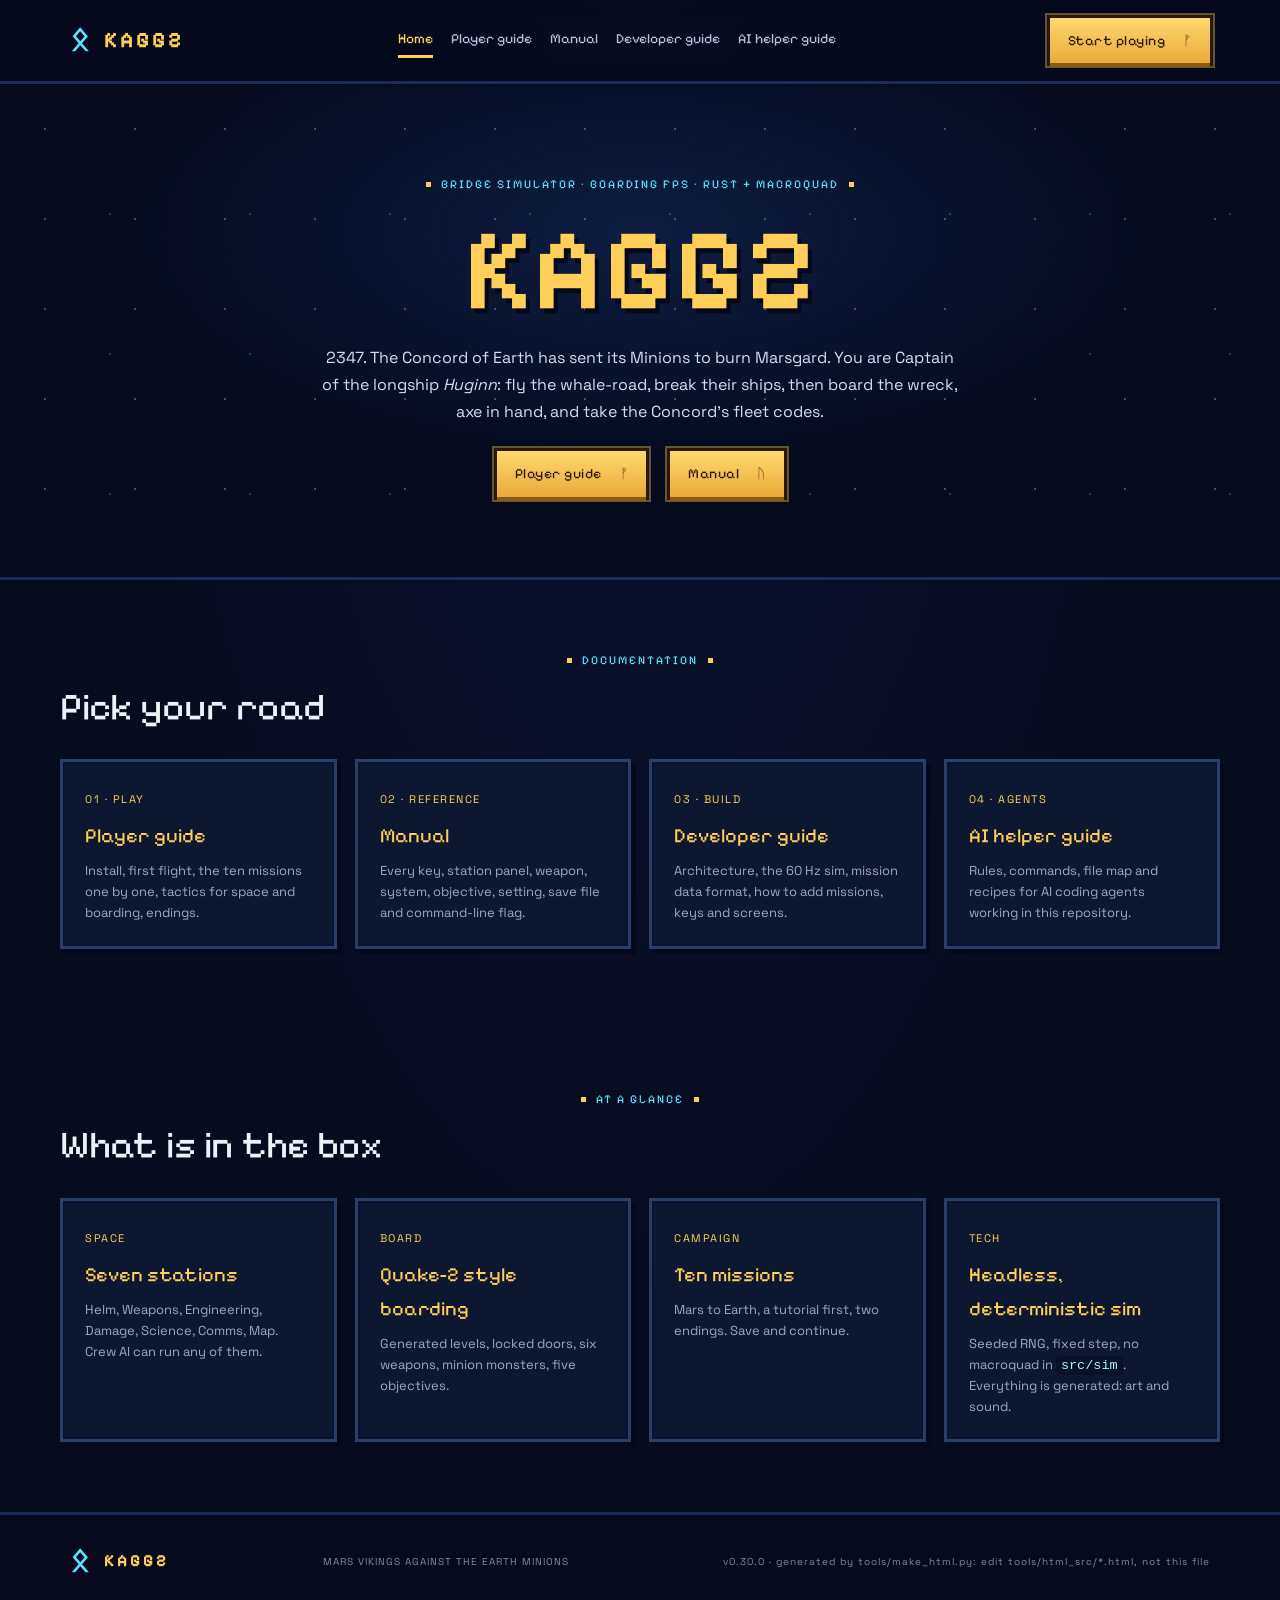
==== HTML/index.html @ d47dce61 "v0.30.0: M3 campaign — mission engine, 10 missions + endings, save/settings/keys, tutorial/help, HTM" ====
<!doctype html>
<html lang="en"><head><meta charset="utf-8"><meta name="viewport" content="width=device-width,initial-scale=1">
<title>Kagg2 — Kagg2</title><meta name="description" content="Kagg2: Mars Vikings against the Earth Minions. A bridge-simulator and boarding-FPS campaign.">
<link rel="icon" href="data:image/svg+xml,%3Csvg xmlns='http://www.w3.org/2000/svg' viewBox='0 0 32 32'%3E%3Cpath fill='%237ff0cf' d='M16 2l5 9h-4v5l6-4v5l-6 4v9h-2v-9l-6-4v-5l6 4v-5h-4z'/%3E%3C/svg%3E">
<style>@import url('https://fonts.googleapis.com/css2?family=Space+Grotesk:wght@400;500;600;700&family=Pixelify+Sans:wght@400;600&display=swap');
:root{--bg:#070b1e;--bg2:#0b1430;--panel:#0d1730;--ink:#eaf2f6;--mint:#3df2b0;--gold:#ffcf5a;--ice:#5fe0ff;--muted:#9aaac0;--line:#2a3f66;--code:#08102a;--link:#7be8ff}
*{box-sizing:border-box}html{scroll-behavior:smooth;scroll-padding-top:90px}
body{margin:0;background:radial-gradient(ellipse at 50% -10%,#16286055,transparent 60%),var(--bg);color:var(--ink);font:16px/1.7 'Space Grotesk',system-ui,Arial,sans-serif}
a{color:inherit;text-decoration:none}button{font:inherit;cursor:pointer}
header{height:84px;display:flex;align-items:center;justify-content:space-between;gap:20px;padding:0 5.5%;background:#060a1cf2;border-bottom:3px solid #1b2c58;box-shadow:0 3px 0 #0003;position:sticky;top:0;z-index:20;backdrop-filter:blur(8px)}
.brand{font-family:'Pixelify Sans','Space Grotesk',sans-serif;font-size:22px;font-weight:700;letter-spacing:3px;display:flex;align-items:center;gap:12px;white-space:nowrap;color:var(--gold);text-shadow:2px 2px 0 #04081a}
.rune{font-size:32px;color:var(--ice);line-height:1}
nav{font-family:'Pixelify Sans','Space Grotesk',sans-serif;display:flex;flex-wrap:wrap;gap:4px 18px;font-size:14px;color:#b5c3dc}
nav a{padding:4px 0;border-bottom:3px solid transparent}nav a:hover{color:var(--gold)}nav a.on{color:var(--gold);border-color:var(--gold)}
.nav-cta,.button{font-family:'Pixelify Sans',sans-serif;background:linear-gradient(#ffd96e,#e9a93a);color:#2a1706;border:0;box-shadow:0 4px 0 #8a5a16,0 0 0 3px #2a1706,0 0 0 5px #ffcf5a60;letter-spacing:.5px;padding:11px 18px;font-size:14px;display:inline-flex;gap:18px;white-space:nowrap}
.nav-cta span,.button span{color:#7a4a10}.button:hover,.nav-cta:hover{transform:translateY(-2px);filter:brightness(1.08)}
.hero{position:relative;overflow:hidden;padding:90px 6% 80px;text-align:center;background:radial-gradient(ellipse 60% 70% at 50% 30%,#1c3a7a66,transparent 70%),#050a1c;border-bottom:3px solid #1b2c58}
.hero:before{content:"";position:absolute;inset:0;background-image:radial-gradient(#fff 1px,transparent 1px),radial-gradient(#9ec9ff 1px,transparent 1px);background-size:90px 90px,140px 140px;background-position:0 0,40px 60px;opacity:.25}
.hero>*{position:relative}
.eyebrow{font-family:'Pixelify Sans',sans-serif;font-size:12px;letter-spacing:2px;color:var(--ice);display:flex;align-items:center;justify-content:center;gap:10px;text-transform:uppercase}
.eyebrow span{width:5px;height:5px;background:var(--gold)}
.hero h1{font-family:'Pixelify Sans',sans-serif;font-size:clamp(60px,9vw,120px);font-weight:600;line-height:.95;letter-spacing:2px;margin:22px 0 18px;color:var(--gold);text-shadow:4px 5px 0 #04081a}
.hero p{max-width:640px;margin:0 auto 22px;color:#d3def0;font-size:16px}
.actions{display:flex;justify-content:center;gap:24px;flex-wrap:wrap;margin-top:26px}
.section{max-width:1240px;margin:auto;padding:70px 40px}
h2{font-family:'Pixelify Sans',sans-serif;font-weight:400;font-size:38px;line-height:1.15;margin:15px 0 0}
h3{font-family:'Pixelify Sans',sans-serif;font-weight:400;font-size:24px}
.cards{display:grid;grid-template-columns:repeat(auto-fit,minmax(250px,1fr));gap:18px;margin-top:30px}
.cards a{border:3px solid #2a3f66;background:var(--panel);box-shadow:inset 0 0 0 2px #0a1330,5px 5px 0 #04081a;padding:22px;display:block;transition:transform .2s,filter .2s}
.cards a:hover{transform:translateY(-3px);filter:brightness(1.15)}.cards b{display:block;font-family:'Pixelify Sans',sans-serif;font-size:20px;color:var(--gold);font-weight:400;margin:8px 0}.cards small{color:var(--muted);font-size:13px;line-height:1.6;display:block}
.feature-num{font-size:11px;letter-spacing:1.5px;color:var(--gold)}
.wrap{max-width:min(96vw,1900px);margin:0 auto;padding:36px 24px;display:grid;grid-template-columns:260px 1fr;gap:40px}
aside{position:sticky;top:104px;align-self:start;max-height:calc(100vh - 124px);overflow:auto;font-size:13px;border:3px solid #2a3f66;background:#08112b;box-shadow:inset 0 0 0 2px #0a1330;padding:8px 10px}
aside a{display:block;color:var(--muted);padding:3px 0 3px 12px;border-left:2px solid #2a3f66}aside a:hover,aside a.cur{color:var(--gold);border-color:var(--gold)}aside a.l3{padding-left:26px;font-size:12px}
aside .grp{font-family:'Pixelify Sans',sans-serif;margin:12px 0 4px;padding:3px 8px;font-size:12px;letter-spacing:1.5px;text-transform:uppercase;color:#1a1004;background:linear-gradient(#ffd96e,#e9a93a);box-shadow:0 2px 0 #8a5a16}
main{min-width:0;max-width:1100px}
main h1{font-family:'Pixelify Sans',sans-serif;font-size:3.4rem;font-weight:400;line-height:1;margin:.1em 0 .3em;color:var(--gold);text-shadow:3px 3px 0 #04081a}
main h1::after{content:"";display:block;width:70px;height:3px;background:var(--mint);margin-top:14px}
main h2{margin-top:2.2em;padding-bottom:.25em;border-bottom:1px solid var(--line);font-size:1.7rem}main h3{margin-top:1.6em;font-size:1.25rem;color:var(--ice)}
h2 .a,h3 .a{opacity:0;margin-left:.4em;color:var(--muted)}h2:hover .a,h3:hover .a{opacity:1}
main a{color:var(--link);border-bottom:1px solid #7ff0cf40}main a:hover{border-color:var(--mint)}
code{background:var(--code);padding:.12em .4em;border-radius:4px;font:13.5px ui-monospace,Menlo,Consolas,monospace;color:#a8f6ff}
kbd{display:inline-block;min-width:1.6em;text-align:center;padding:.05em .45em;border:1px solid #5a6fa0;border-bottom-width:3px;border-radius:5px;background:#101e44;color:var(--gold);font:600 13px ui-monospace,Menlo,monospace}
pre{background:var(--code);padding:14px 16px;border-radius:6px;overflow:auto;border:2px solid #2a3f66}pre code{padding:0;background:none}
table{border-collapse:separate;border-spacing:0;display:block;overflow-x:auto;max-width:100%;margin:1.2em 0;border:2px solid #2a3f66}
th,td{border-bottom:1px solid #1d3236;padding:8px 12px;text-align:left;vertical-align:top}tr:last-child td{border-bottom:0}
th{font-family:'Pixelify Sans',sans-serif;background:#101e44;font-size:.9rem;letter-spacing:.06em;color:var(--gold);font-weight:400}tbody tr:nth-child(even){background:#0b1534}
blockquote{margin:1.2em 0;padding:.9em 1.4em;border:3px solid #2a3f66;border-left:6px solid var(--gold);background:var(--panel);color:#c9d6ea}
blockquote.tip{border-left-color:var(--mint)}blockquote.warn{border-left-color:#ff7b6b}blockquote.note{border-left-color:#7aa8ff}
details.guide{border:3px solid #2a3f66;background:var(--panel);padding:10px 16px;margin:14px 0}details.guide>summary{cursor:pointer;font-weight:700;color:var(--mint)}
.badge{display:inline-block;padding:.1em .6em;background:var(--mint);color:#0c2725;font-size:12px;font-weight:700}
footer{padding:30px 5.5%;border-top:3px solid #1b2c58;background:#060a1c;display:flex;align-items:center;justify-content:space-between;gap:16px;flex-wrap:wrap}
footer .brand{font-size:17px}footer>span,footer small{font-size:10px;letter-spacing:1px;color:#7a8c9c}
:focus-visible{outline:2px solid var(--mint);outline-offset:5px}
@media(max-width:860px){header{height:auto;padding:12px 6%;flex-wrap:wrap}nav{order:3;width:100%}.nav-cta{display:none}.section{padding:50px 6%}.wrap{grid-template-columns:1fr}aside{display:none}main h1{font-size:2.6rem}}
@media(prefers-reduced-motion:reduce){html{scroll-behavior:auto}*{transition:none!important}}
</style></head><body><header><a class="brand" href="index.html"><span class="rune">ᛟ</span> KAGG2</a><nav aria-label="Main navigation"><a href="index.html" class=on>Home</a><a href="guide.html">Player guide</a><a href="manual.html">Manual</a><a href="developer-guide.html">Developer guide</a><a href="ai-guide.html">AI helper guide</a></nav><a class="nav-cta" href="guide.html">Start playing <span>ᚠ</span></a></header><section class="hero"><div class="eyebrow"><span></span>Bridge simulator · boarding FPS · Rust + macroquad<span></span></div>
<h1>KAGG2</h1>
<p>2347. The Concord of Earth has sent its Minions to burn Marsgard. You are Captain of the longship <em>Huginn</em>: fly the whale-road, break their ships, then board the wreck, axe in hand, and take the Concord's fleet codes.</p>
<div class="actions"><a class="button" href="guide.html">Player guide <span>ᚠ</span></a><a class="button" href="manual.html">Manual <span>ᚢ</span></a></div></section>
<section class="section"><div class="eyebrow"><span></span>Documentation<span></span></div><h2>Pick your road</h2>
<div class="cards">
<a href="guide.html"><span class="feature-num">01 · PLAY</span><b>Player guide</b><small>Install, first flight, the ten missions one by one, tactics for space and boarding, endings.</small></a>
<a href="manual.html"><span class="feature-num">02 · REFERENCE</span><b>Manual</b><small>Every key, station panel, weapon, system, objective, setting, save file and command-line flag.</small></a>
<a href="developer-guide.html"><span class="feature-num">03 · BUILD</span><b>Developer guide</b><small>Architecture, the 60 Hz sim, mission data format, how to add missions, keys and screens.</small></a>
<a href="ai-guide.html"><span class="feature-num">04 · AGENTS</span><b>AI helper guide</b><small>Rules, commands, file map and recipes for AI coding agents working in this repository.</small></a>
</div></section>
<section class="section"><div class="eyebrow"><span></span>At a glance<span></span></div><h2>What is in the box</h2>
<div class="cards">
<a href="manual.html#stations"><span class="feature-num">SPACE</span><b>Seven stations</b><small>Helm, Weapons, Engineering, Damage, Science, Comms, Map. Crew AI can run any of them.</small></a>
<a href="manual.html#boarding"><span class="feature-num">BOARD</span><b>Quake-2 style boarding</b><small>Generated levels, locked doors, six weapons, minion monsters, five objectives.</small></a>
<a href="guide.html#the-campaign"><span class="feature-num">CAMPAIGN</span><b>Ten missions</b><small>Mars to Earth, a tutorial first, two endings. Save and continue.</small></a>
<a href="developer-guide.html#determinism"><span class="feature-num">TECH</span><b>Headless, deterministic sim</b><small>Seeded RNG, fixed step, no macroquad in <code>src/sim</code>. Everything is generated: art and sound.</small></a>
</div></section>
<footer><a class="brand" href="index.html"><span class="rune">ᛟ</span> KAGG2</a><span>MARS VIKINGS AGAINST THE EARTH MINIONS</span><small>v0.30.0 · generated by tools/make_html.py: edit tools/html_src/*.html, not this file</small></footer></body></html>
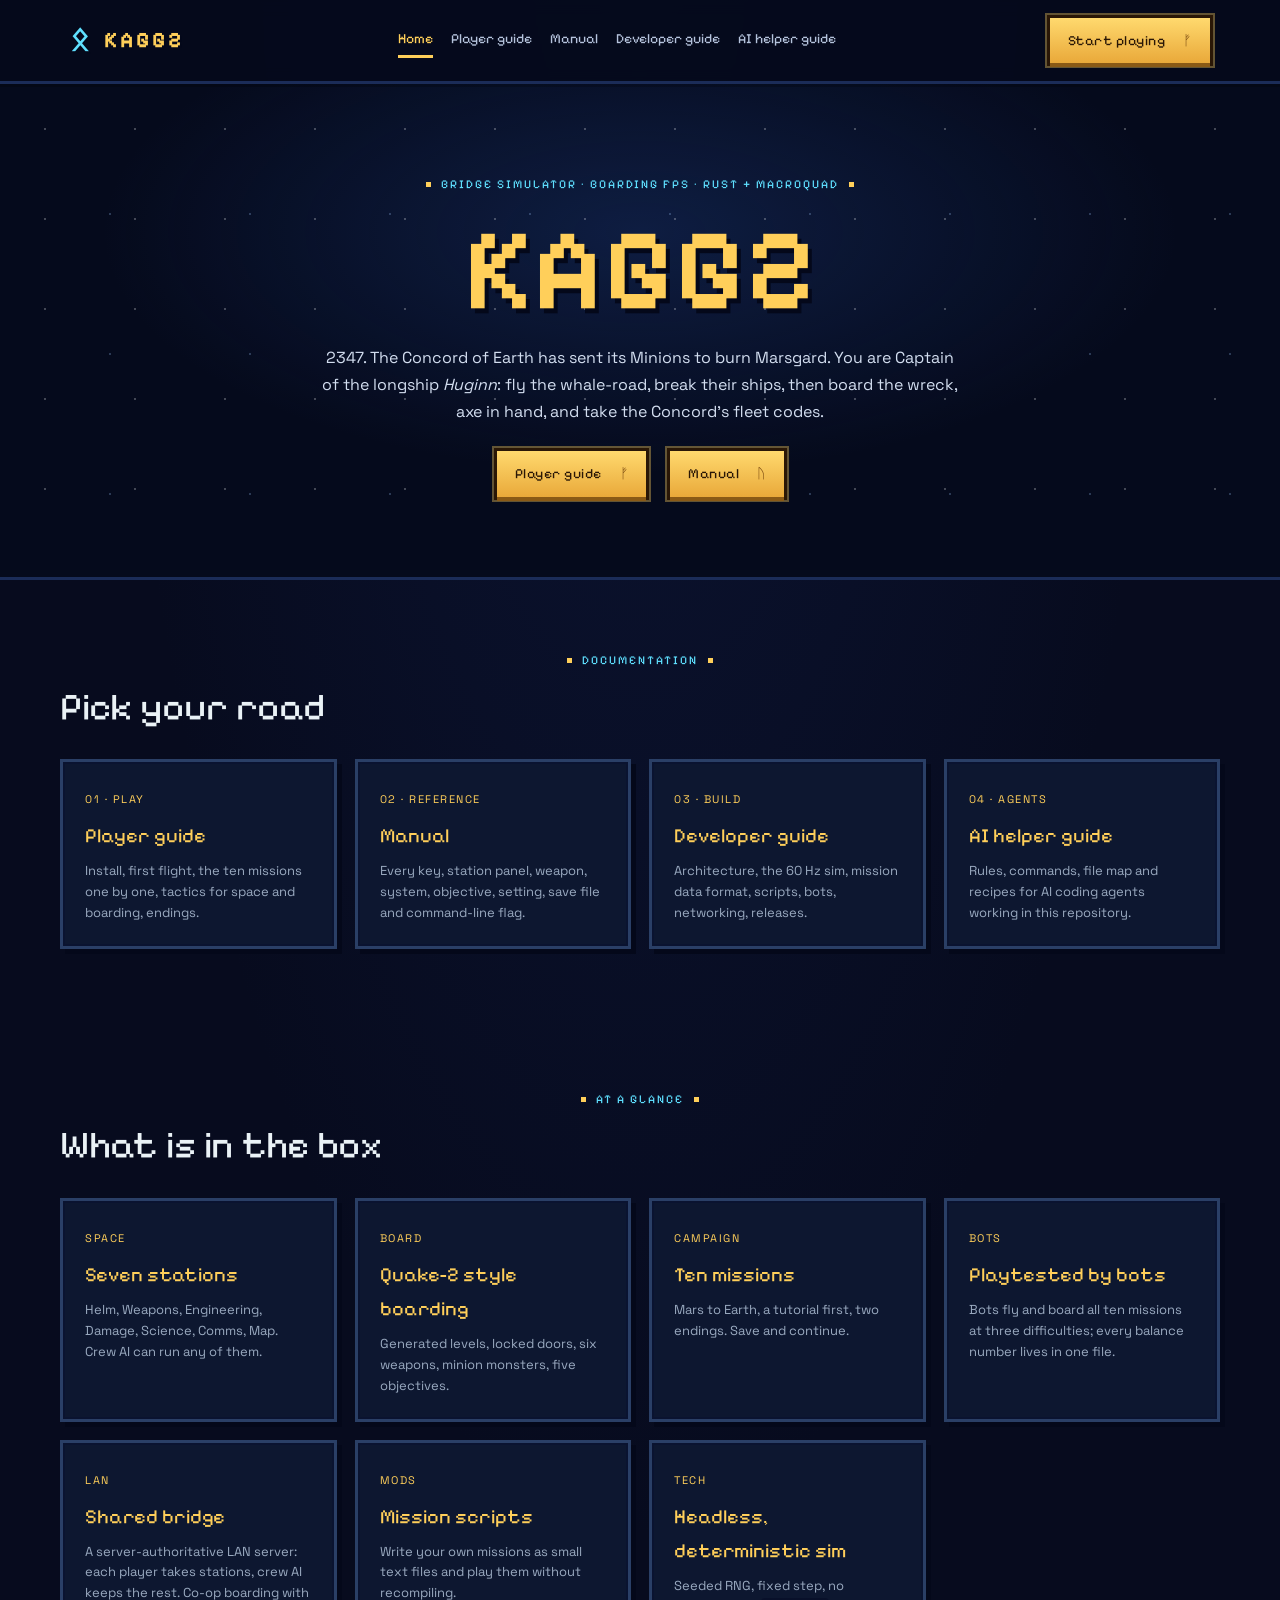
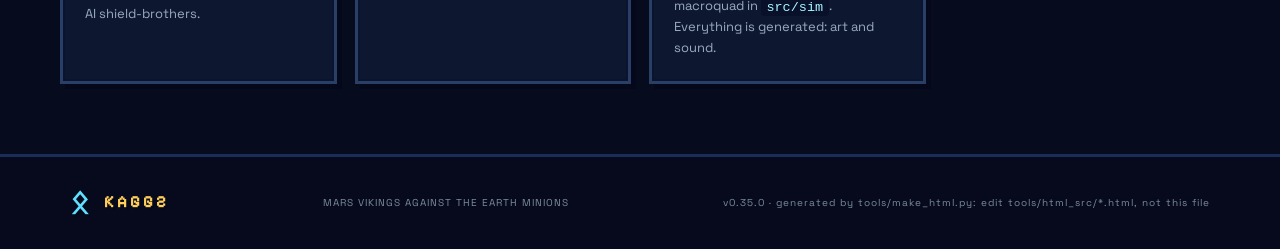
==== commit 1b344076: "v0.35.0: T30–T34 balance + bot playtest, release tooling, LAN server, co-op boarding, mission script" ====
--- a/HTML/index.html
+++ b/HTML/index.html
@@ -62,7 +62,7 @@
 <div class="cards">
 <a href="guide.html"><span class="feature-num">01 · PLAY</span><b>Player guide</b><small>Install, first flight, the ten missions one by one, tactics for space and boarding, endings.</small></a>
 <a href="manual.html"><span class="feature-num">02 · REFERENCE</span><b>Manual</b><small>Every key, station panel, weapon, system, objective, setting, save file and command-line flag.</small></a>
-<a href="developer-guide.html"><span class="feature-num">03 · BUILD</span><b>Developer guide</b><small>Architecture, the 60 Hz sim, mission data format, how to add missions, keys and screens.</small></a>
+<a href="developer-guide.html"><span class="feature-num">03 · BUILD</span><b>Developer guide</b><small>Architecture, the 60 Hz sim, mission data format, scripts, bots, networking, releases.</small></a>
 <a href="ai-guide.html"><span class="feature-num">04 · AGENTS</span><b>AI helper guide</b><small>Rules, commands, file map and recipes for AI coding agents working in this repository.</small></a>
 </div></section>
 <section class="section"><div class="eyebrow"><span></span>At a glance<span></span></div><h2>What is in the box</h2>
@@ -70,6 +70,9 @@
 <a href="manual.html#stations"><span class="feature-num">SPACE</span><b>Seven stations</b><small>Helm, Weapons, Engineering, Damage, Science, Comms, Map. Crew AI can run any of them.</small></a>
 <a href="manual.html#boarding"><span class="feature-num">BOARD</span><b>Quake-2 style boarding</b><small>Generated levels, locked doors, six weapons, minion monsters, five objectives.</small></a>
 <a href="guide.html#the-campaign"><span class="feature-num">CAMPAIGN</span><b>Ten missions</b><small>Mars to Earth, a tutorial first, two endings. Save and continue.</small></a>
+<a href="manual.html#playtest"><span class="feature-num">BOTS</span><b>Playtested by bots</b><small>Bots fly and board all ten missions at three difficulties; every balance number lives in one file.</small></a>
+<a href="manual.html#multiplayer"><span class="feature-num">LAN</span><b>Shared bridge</b><small>A server-authoritative LAN server: each player takes stations, crew AI keeps the rest. Co-op boarding with AI shield-brothers.</small></a>
+<a href="manual.html#mission-scripts"><span class="feature-num">MODS</span><b>Mission scripts</b><small>Write your own missions as small text files and play them without recompiling.</small></a>
 <a href="developer-guide.html#determinism"><span class="feature-num">TECH</span><b>Headless, deterministic sim</b><small>Seeded RNG, fixed step, no macroquad in <code>src/sim</code>. Everything is generated: art and sound.</small></a>
 </div></section>
-<footer><a class="brand" href="index.html"><span class="rune">ᛟ</span> KAGG2</a><span>MARS VIKINGS AGAINST THE EARTH MINIONS</span><small>v0.30.0 · generated by tools/make_html.py: edit tools/html_src/*.html, not this file</small></footer></body></html>+<footer><a class="brand" href="index.html"><span class="rune">ᛟ</span> KAGG2</a><span>MARS VIKINGS AGAINST THE EARTH MINIONS</span><small>v0.35.0 · generated by tools/make_html.py: edit tools/html_src/*.html, not this file</small></footer></body></html>
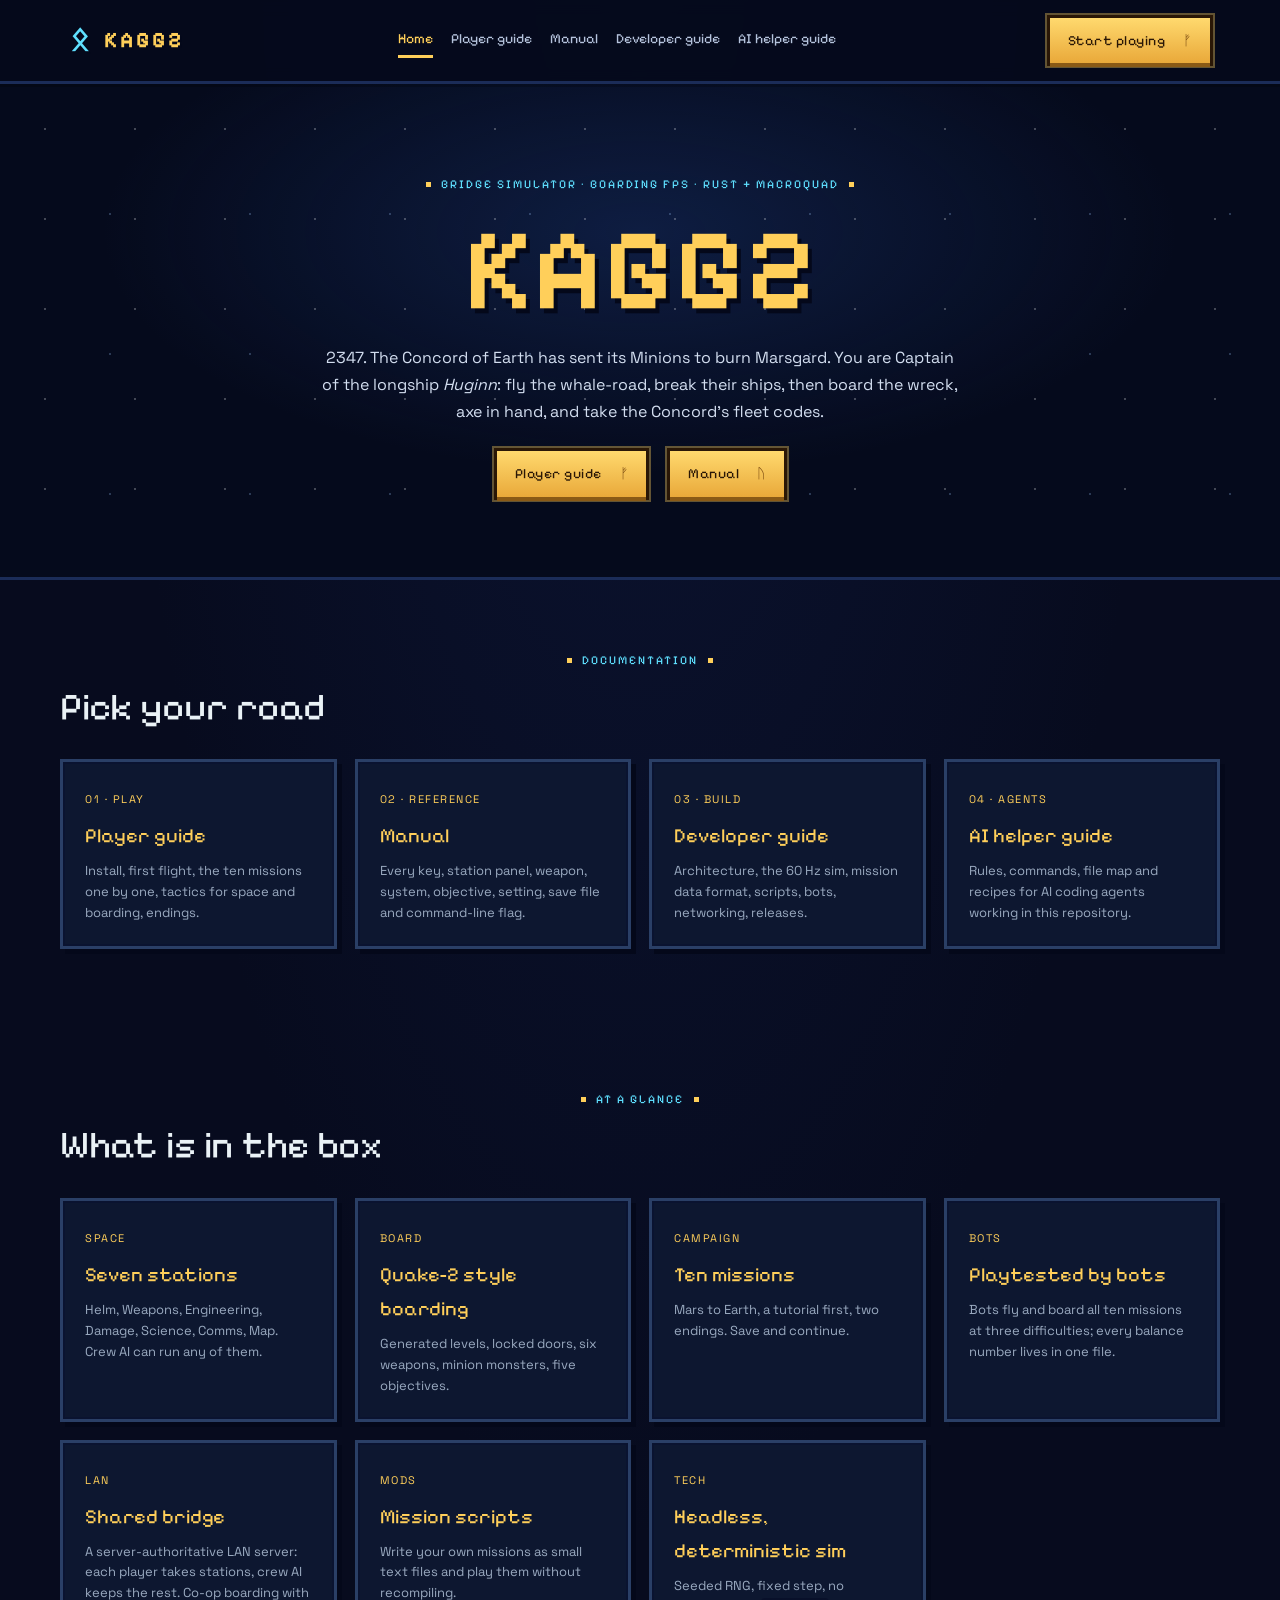
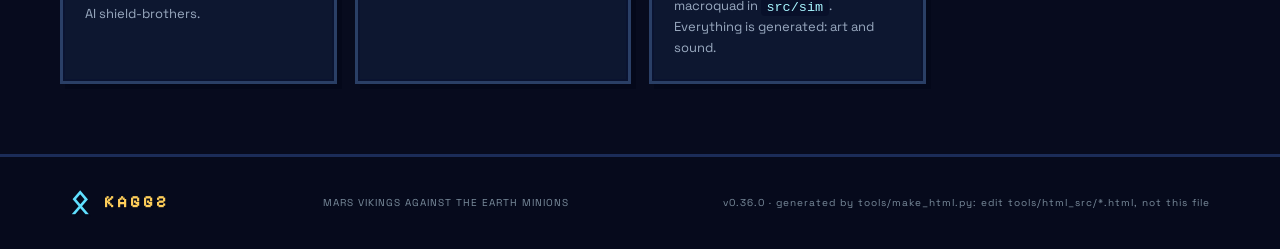
==== commit 8772a26b: "v0.36.0: T35 dev console + cheats (god, heal, ammo, credits, kill, win, lose, level N, board N)" ====
--- a/HTML/index.html
+++ b/HTML/index.html
@@ -75,4 +75,4 @@
 <a href="manual.html#mission-scripts"><span class="feature-num">MODS</span><b>Mission scripts</b><small>Write your own missions as small text files and play them without recompiling.</small></a>
 <a href="developer-guide.html#determinism"><span class="feature-num">TECH</span><b>Headless, deterministic sim</b><small>Seeded RNG, fixed step, no macroquad in <code>src/sim</code>. Everything is generated: art and sound.</small></a>
 </div></section>
-<footer><a class="brand" href="index.html"><span class="rune">ᛟ</span> KAGG2</a><span>MARS VIKINGS AGAINST THE EARTH MINIONS</span><small>v0.35.0 · generated by tools/make_html.py: edit tools/html_src/*.html, not this file</small></footer></body></html>+<footer><a class="brand" href="index.html"><span class="rune">ᛟ</span> KAGG2</a><span>MARS VIKINGS AGAINST THE EARTH MINIONS</span><small>v0.36.0 · generated by tools/make_html.py: edit tools/html_src/*.html, not this file</small></footer></body></html>
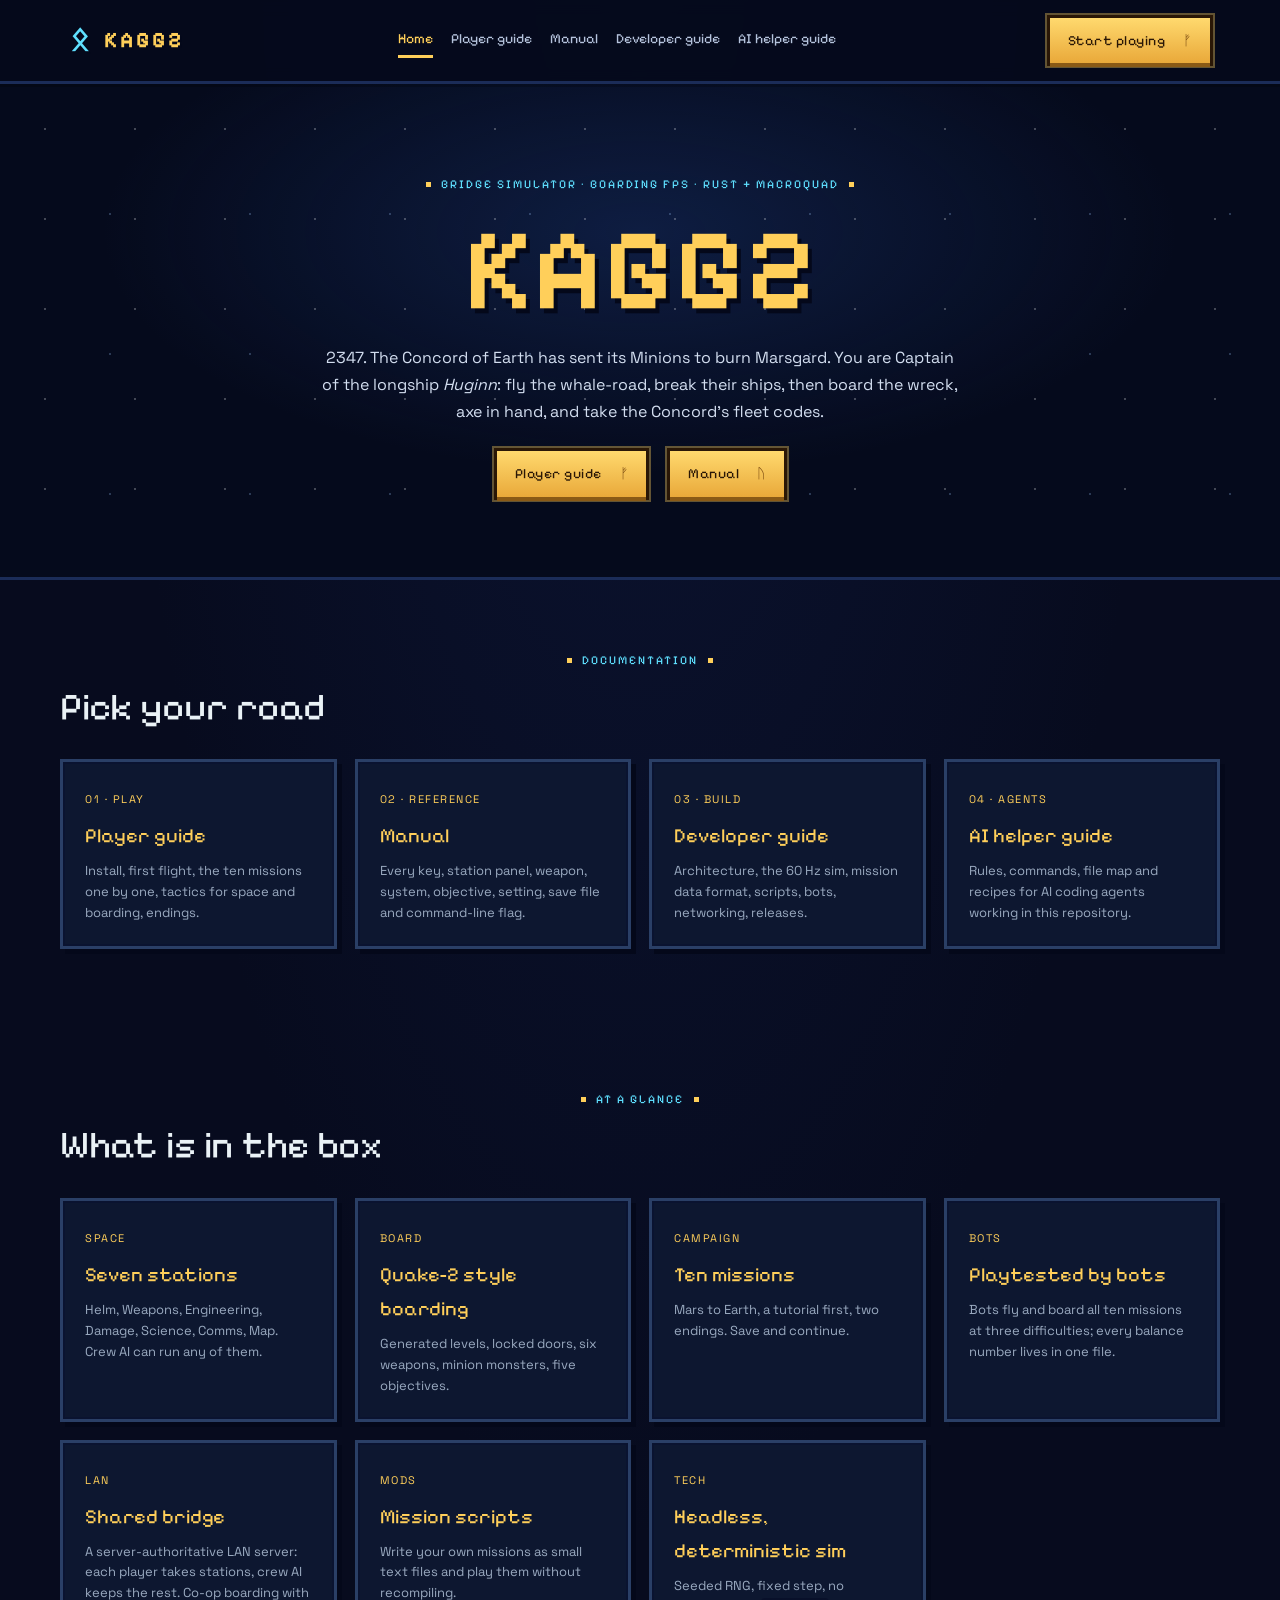
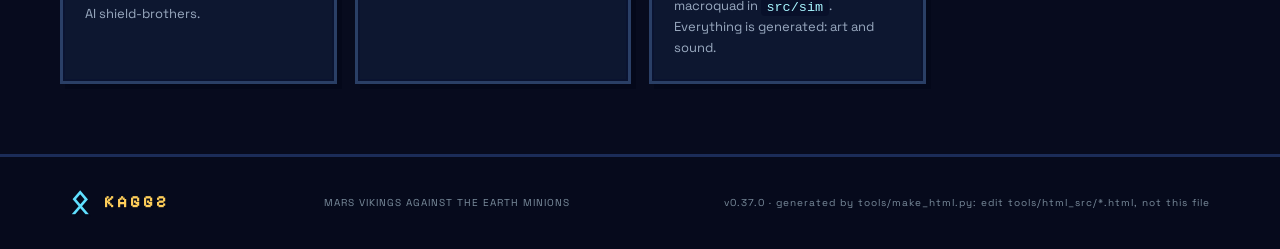
==== commit e5d9dfe9: "v0.37.0: T36 authored Quake-2-style boarding maps (Outer Base, Cargo Deck, Citadel), ASSETS.md repla" ====
--- a/HTML/index.html
+++ b/HTML/index.html
@@ -75,4 +75,4 @@
 <a href="manual.html#mission-scripts"><span class="feature-num">MODS</span><b>Mission scripts</b><small>Write your own missions as small text files and play them without recompiling.</small></a>
 <a href="developer-guide.html#determinism"><span class="feature-num">TECH</span><b>Headless, deterministic sim</b><small>Seeded RNG, fixed step, no macroquad in <code>src/sim</code>. Everything is generated: art and sound.</small></a>
 </div></section>
-<footer><a class="brand" href="index.html"><span class="rune">ᛟ</span> KAGG2</a><span>MARS VIKINGS AGAINST THE EARTH MINIONS</span><small>v0.36.0 · generated by tools/make_html.py: edit tools/html_src/*.html, not this file</small></footer></body></html>+<footer><a class="brand" href="index.html"><span class="rune">ᛟ</span> KAGG2</a><span>MARS VIKINGS AGAINST THE EARTH MINIONS</span><small>v0.37.0 · generated by tools/make_html.py: edit tools/html_src/*.html, not this file</small></footer></body></html>
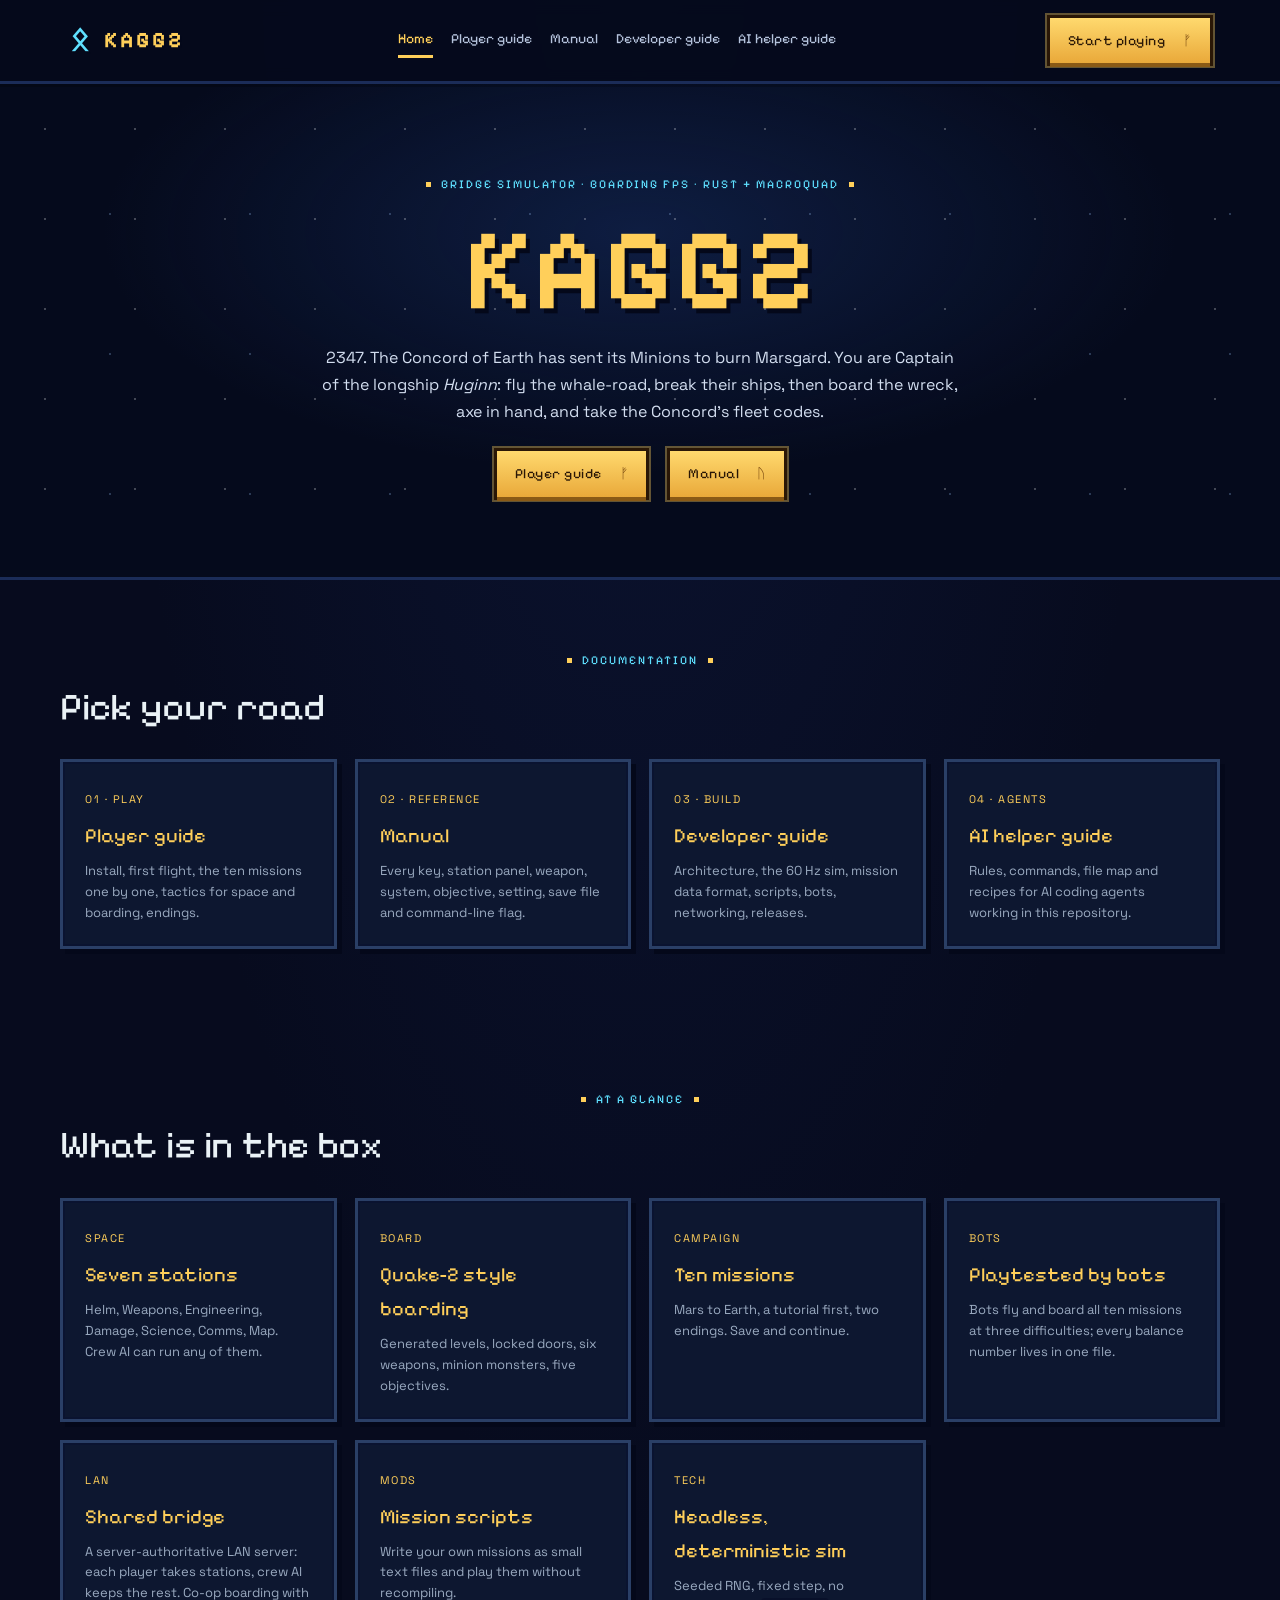
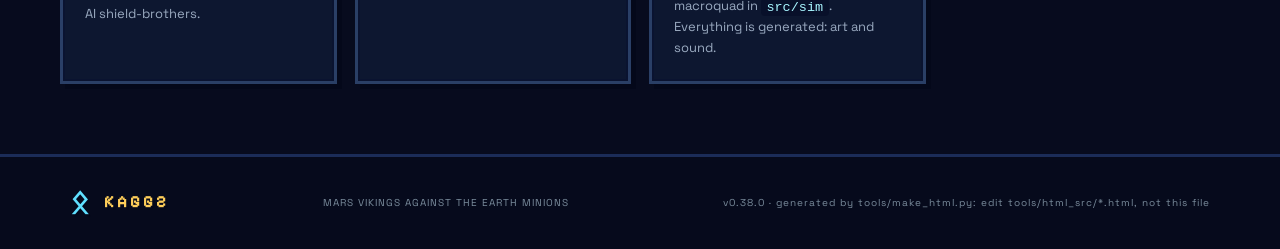
==== commit cbcd7d8b: "v0.38.0: T37 level height + lamps, non-box maps, Temple Yard converted from GPL map spirit2dm9" ====
--- a/HTML/index.html
+++ b/HTML/index.html
@@ -75,4 +75,4 @@
 <a href="manual.html#mission-scripts"><span class="feature-num">MODS</span><b>Mission scripts</b><small>Write your own missions as small text files and play them without recompiling.</small></a>
 <a href="developer-guide.html#determinism"><span class="feature-num">TECH</span><b>Headless, deterministic sim</b><small>Seeded RNG, fixed step, no macroquad in <code>src/sim</code>. Everything is generated: art and sound.</small></a>
 </div></section>
-<footer><a class="brand" href="index.html"><span class="rune">ᛟ</span> KAGG2</a><span>MARS VIKINGS AGAINST THE EARTH MINIONS</span><small>v0.37.0 · generated by tools/make_html.py: edit tools/html_src/*.html, not this file</small></footer></body></html>+<footer><a class="brand" href="index.html"><span class="rune">ᛟ</span> KAGG2</a><span>MARS VIKINGS AGAINST THE EARTH MINIONS</span><small>v0.38.0 · generated by tools/make_html.py: edit tools/html_src/*.html, not this file</small></footer></body></html>
